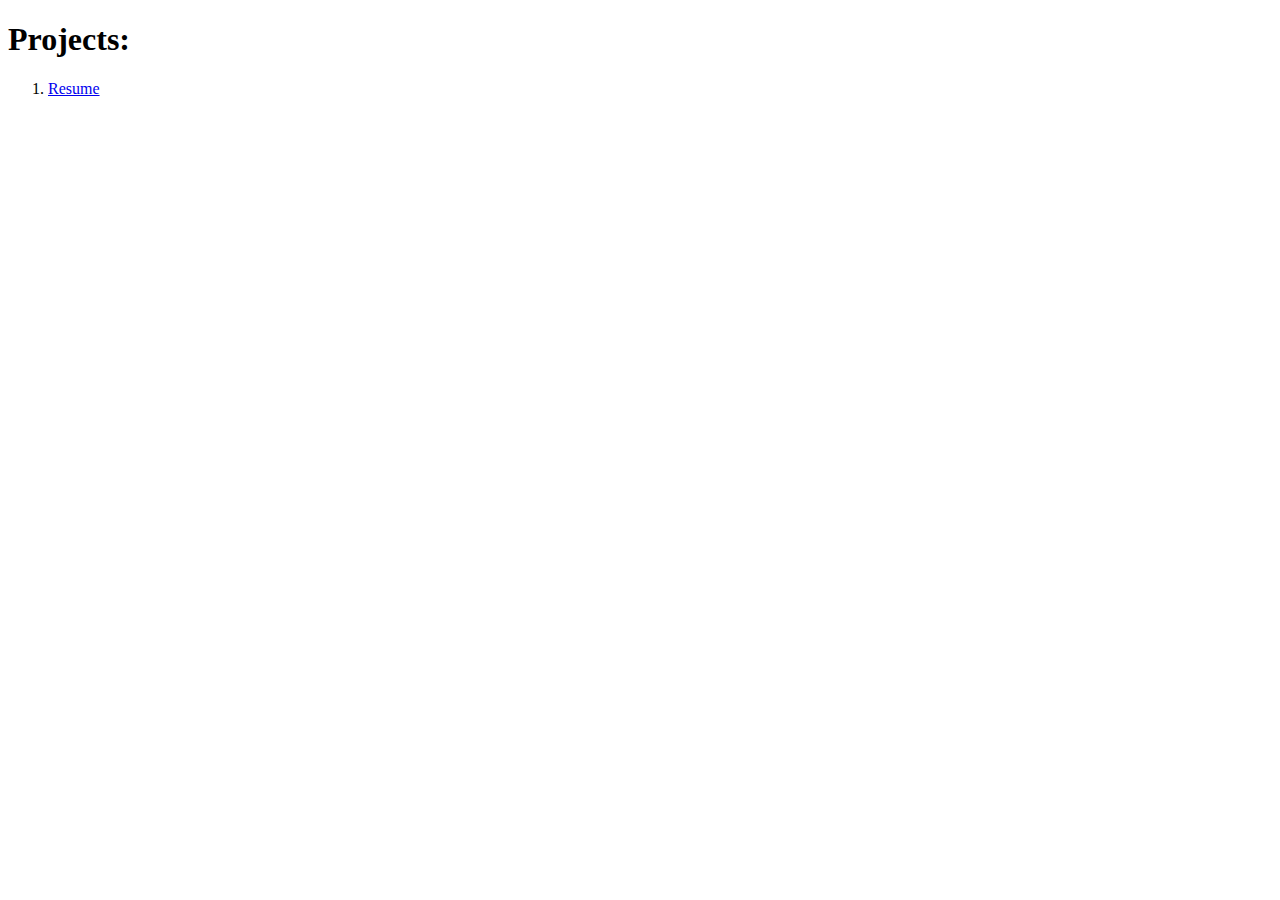
==== index.html @ 815d7a44 "Add files via upload" ====
<!DOCTYPE html>
<html lang="en">
<head>
    <meta charset="UTF-8">
    <meta http-equiv="X-UA-Compatible" content="IE=edge">
    <meta name="viewport" content="width=device-width, initial-scale=1.0">
    <title>My_projects</title>
</head>
<body>
    <h1>Projects:</h1>
    <ol>
        <li><a href="https://andriy231.github.io/" target="_blank">Resume</a></li>
    </ol>
</body>
</html>
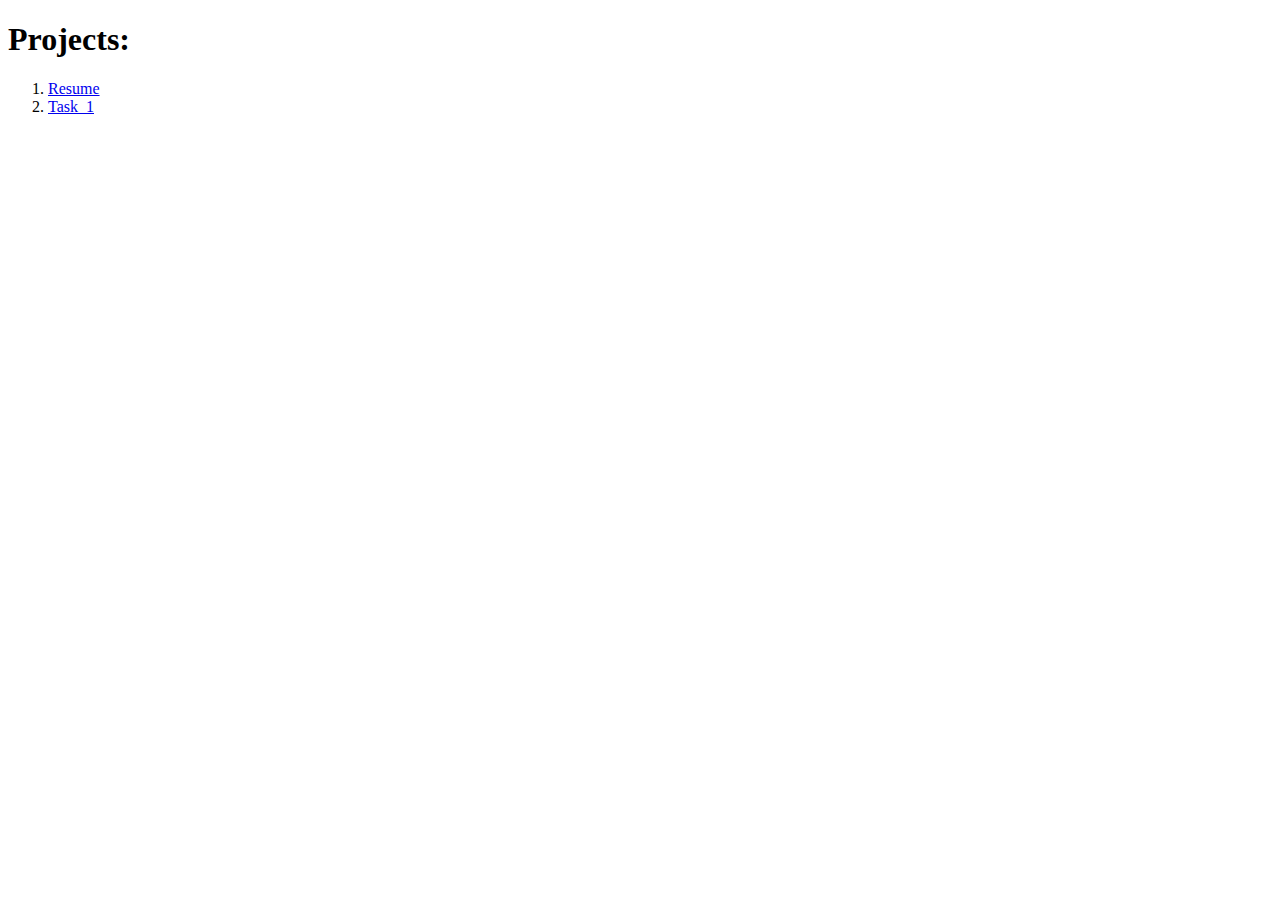
==== commit 3340ec91: "Update index.html" ====
--- a/index.html
+++ b/index.html
@@ -9,7 +9,8 @@
 <body>
     <h1>Projects:</h1>
     <ol>
-        <li><a href="https://andriy231.github.io/" target="_blank">Resume</a></li>
+        <li><a href="/resume/index.html" target="_blank">Resume</a></li>
+        <li><a href="/task 1-20231011/index.html" target="_blank">Task_1</li>
     </ol>
 </body>
-</html>+</html>
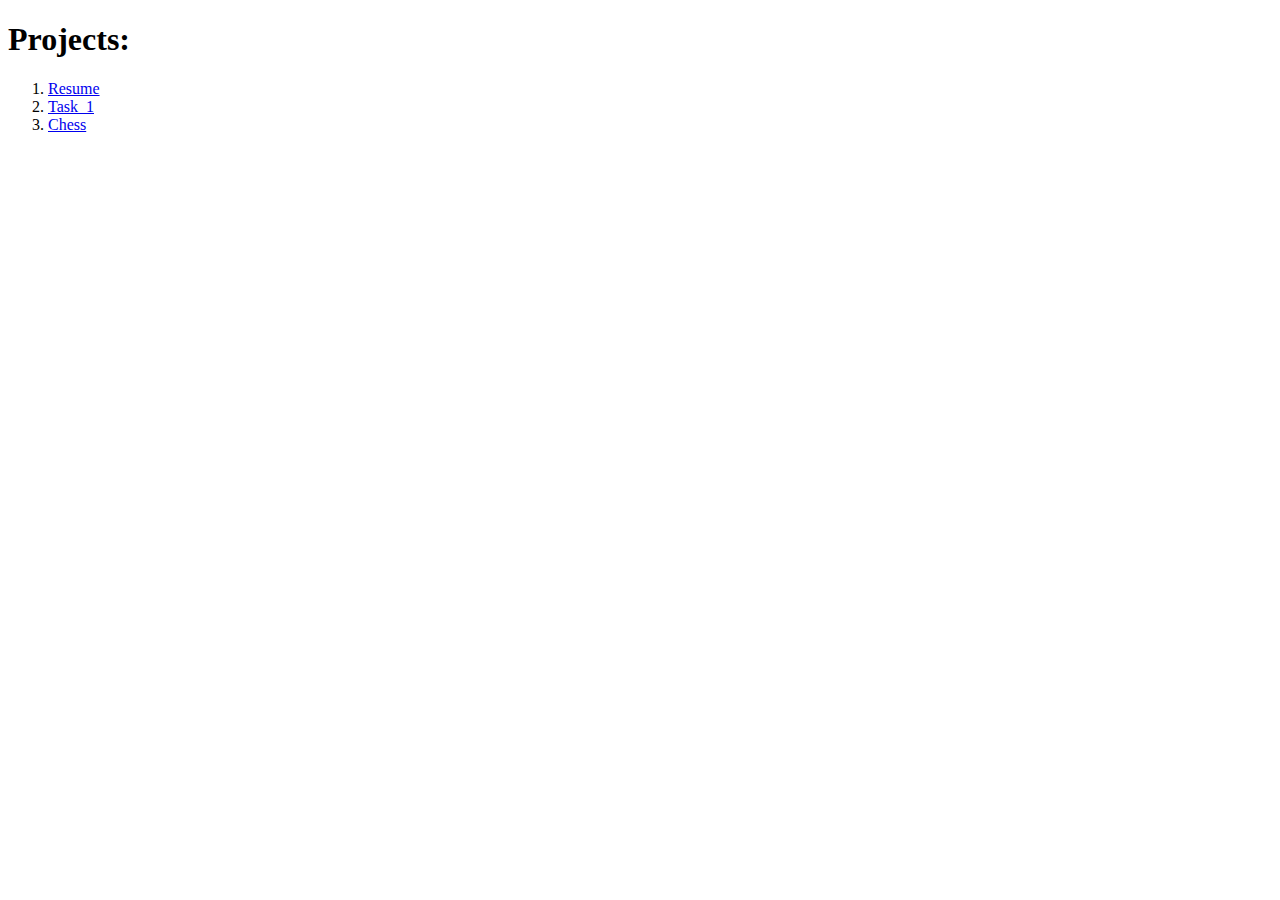
==== commit c6a6f02a: "Update index.html" ====
--- a/index.html
+++ b/index.html
@@ -11,6 +11,7 @@
     <ol>
         <li><a href="/resume/index.html" target="_blank">Resume</a></li>
         <li><a href="/task 1-20231011/index.html" target="_blank">Task_1</li>
+        <li><a href="/chess/index.html" target="_blank">Chess</li>
     </ol>
 </body>
 </html>
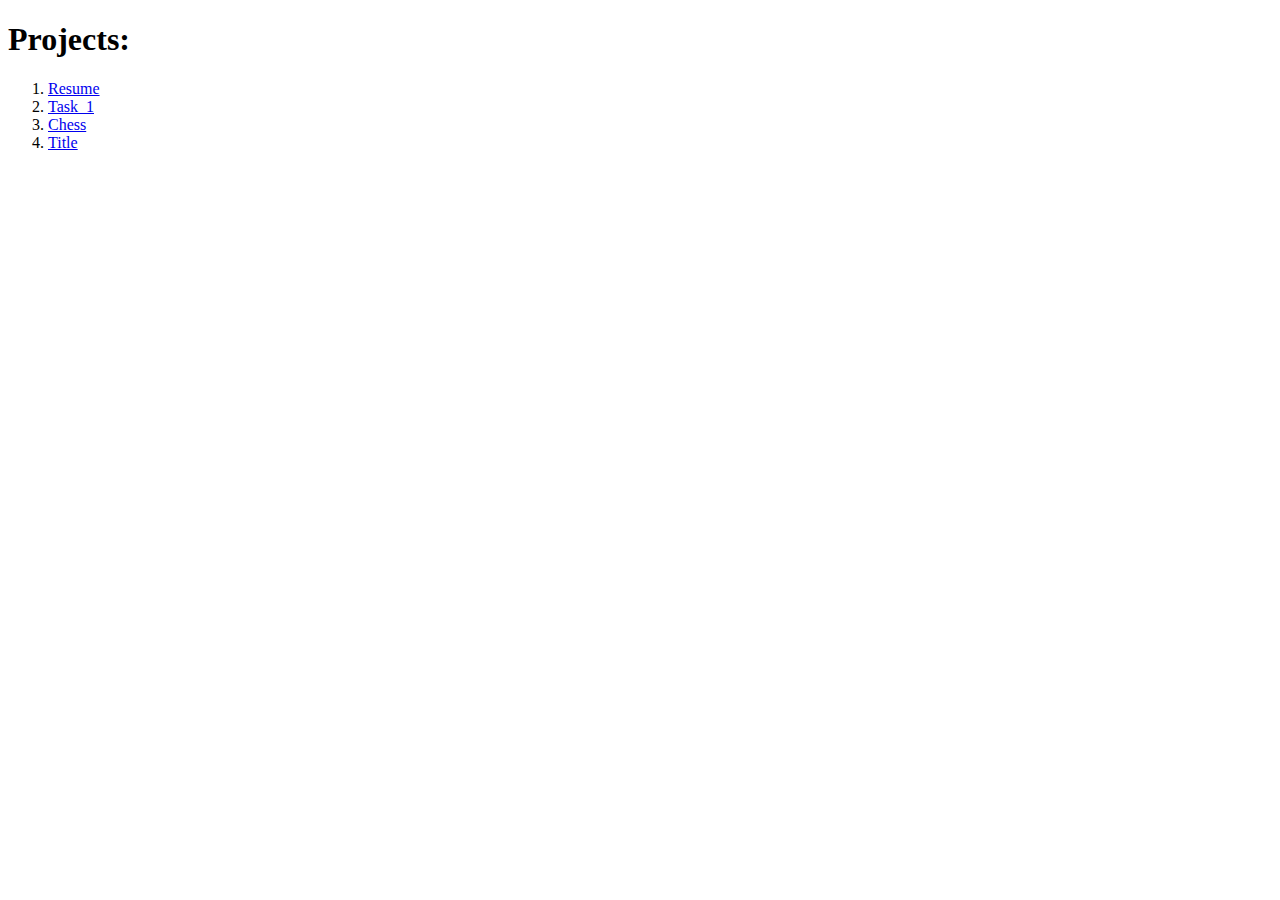
==== commit 5820fb92: "Update index.html" ====
--- a/index.html
+++ b/index.html
@@ -12,6 +12,7 @@
         <li><a href="/resume/index.html" target="_blank">Resume</a></li>
         <li><a href="/task 1-20231011/index.html" target="_blank">Task_1</li>
         <li><a href="/chess/index.html" target="_blank">Chess</li>
+        <li><a href="/title/index.html" target="_blank">Title</li>
     </ol>
 </body>
 </html>
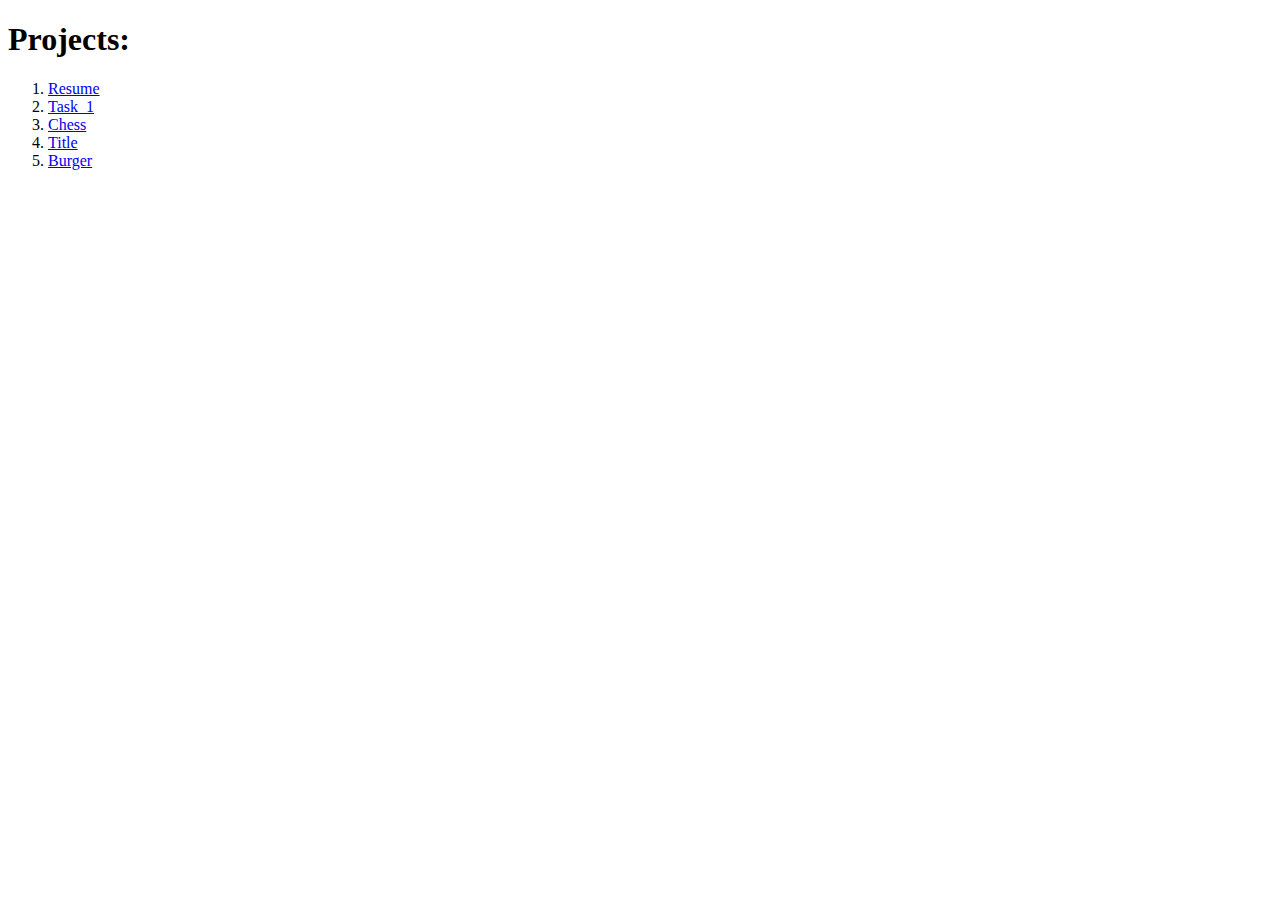
==== commit 16cb08c3: "Update index.html" ====
--- a/index.html
+++ b/index.html
@@ -13,6 +13,7 @@
         <li><a href="/task 1-20231011/index.html" target="_blank">Task_1</li>
         <li><a href="/chess/index.html" target="_blank">Chess</li>
         <li><a href="/title/index.html" target="_blank">Title</li>
+        <li><a href="/burger/index.html" target="_blank">Burger</li>
     </ol>
 </body>
 </html>
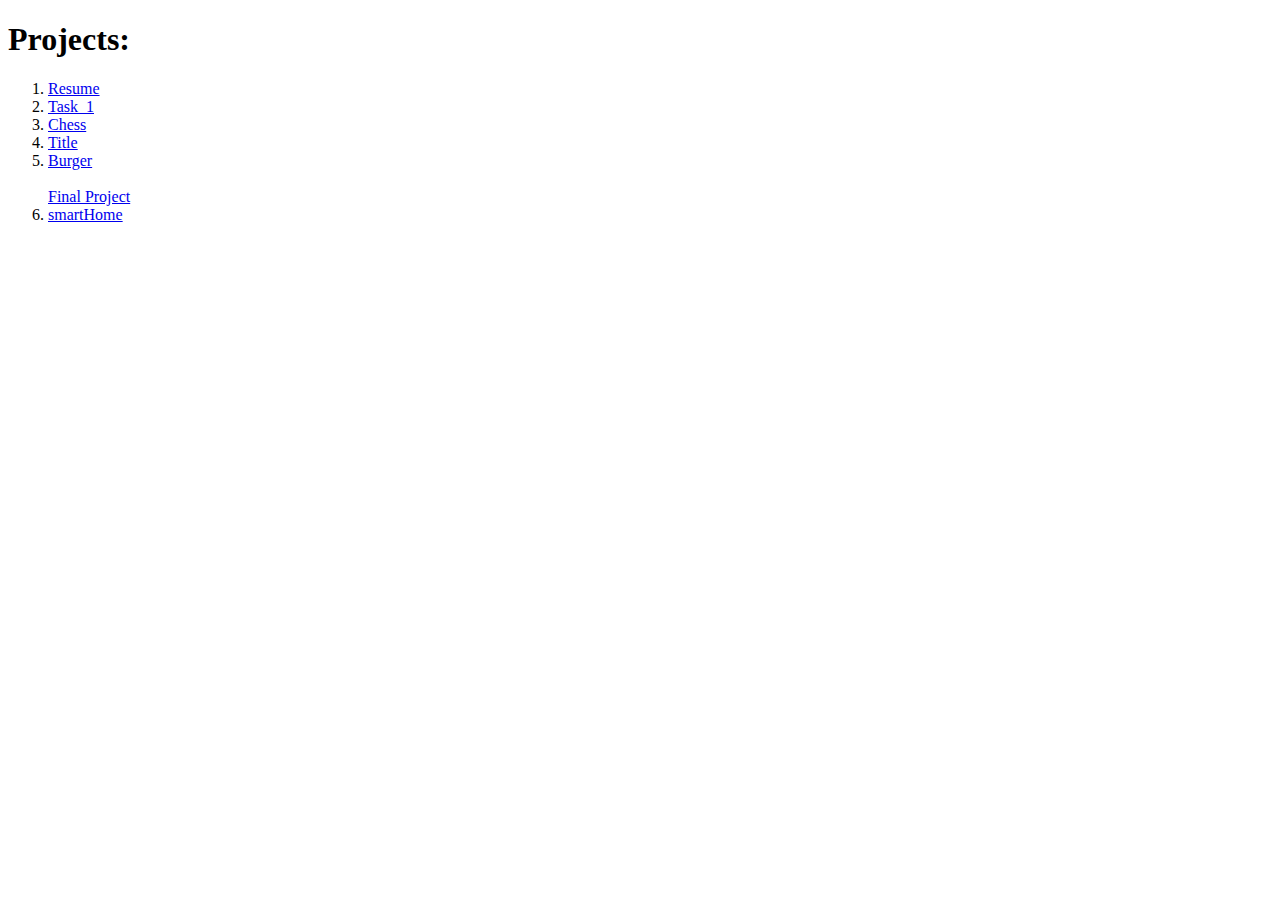
==== commit df8c1a7f: "Update index.html" ====
--- a/index.html
+++ b/index.html
@@ -14,6 +14,9 @@
         <li><a href="/chess/index.html" target="_blank">Chess</li>
         <li><a href="/title/index.html" target="_blank">Title</li>
         <li><a href="/burger/index.html" target="_blank">Burger</li>
+        <br>
+        Final Project
+        <li><a href="/smartHome/index.html" target="_blank">smartHome</li>
     </ol>
 </body>
 </html>
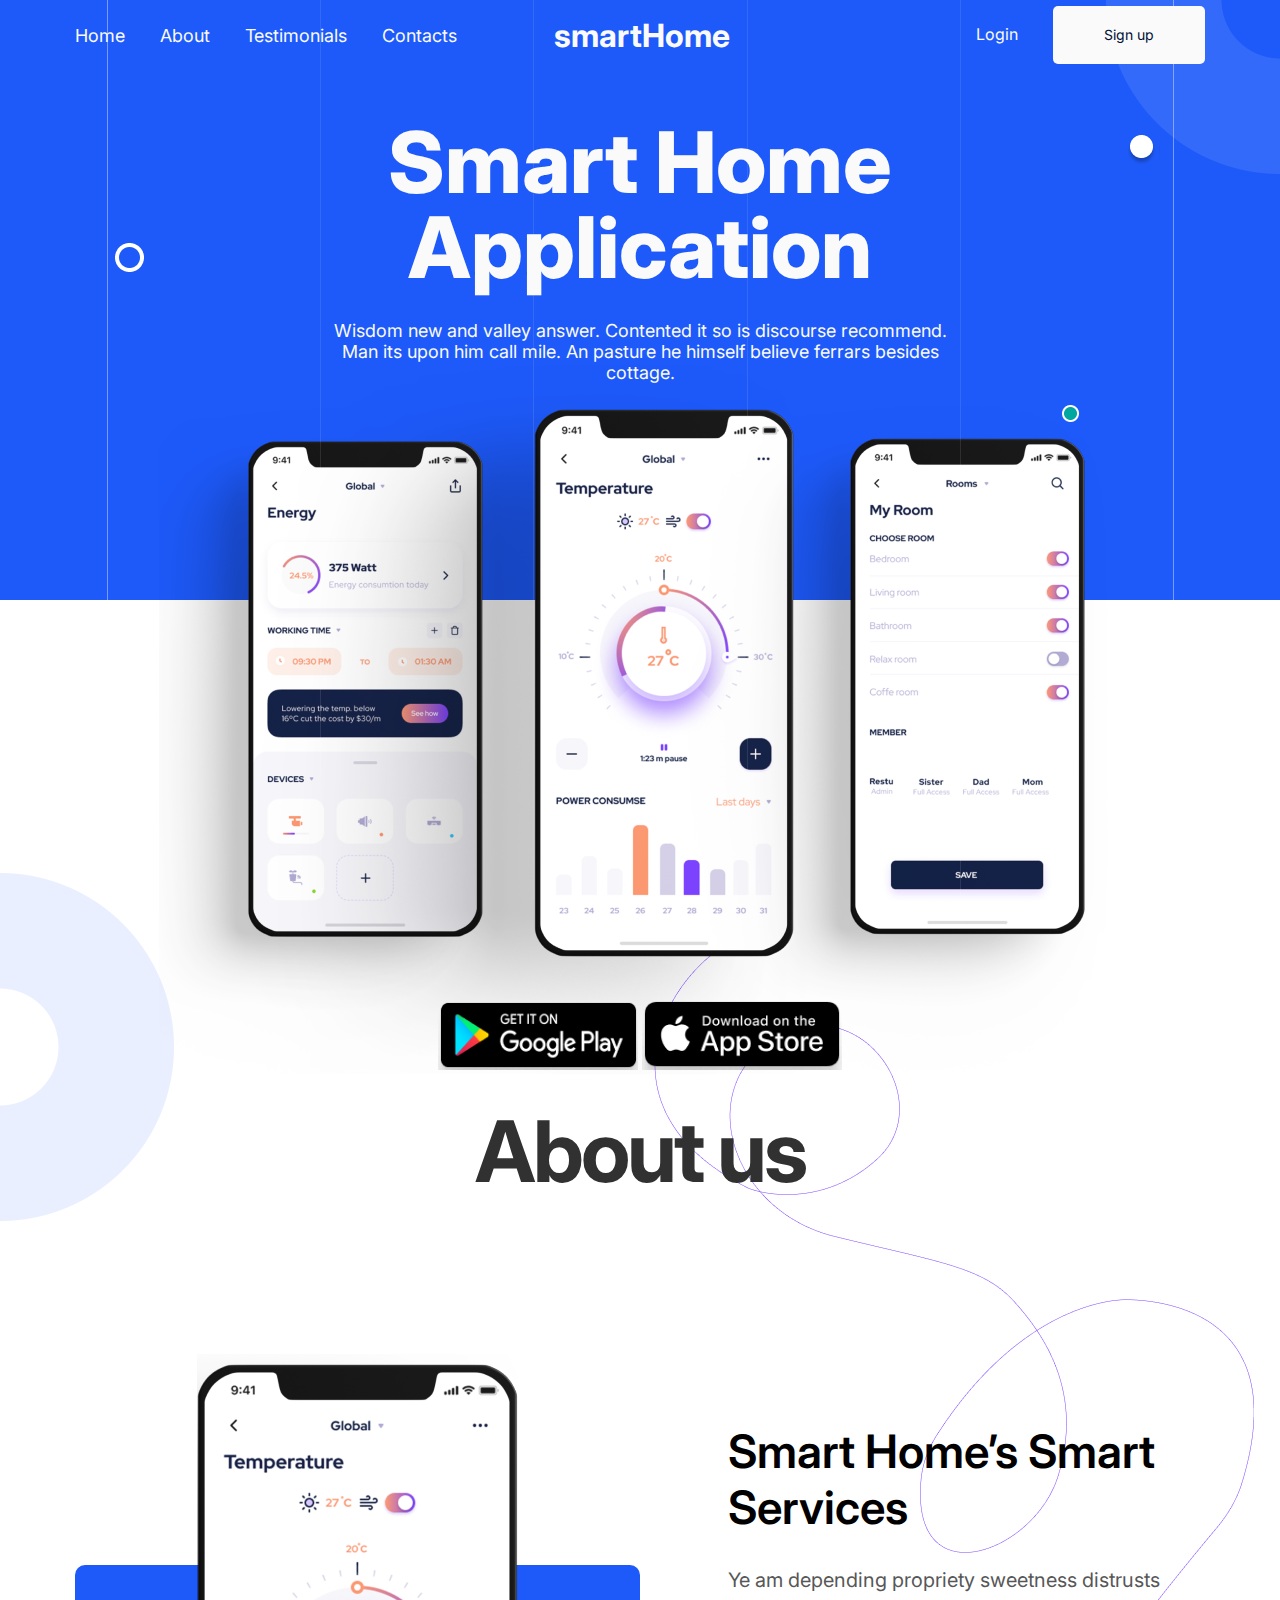
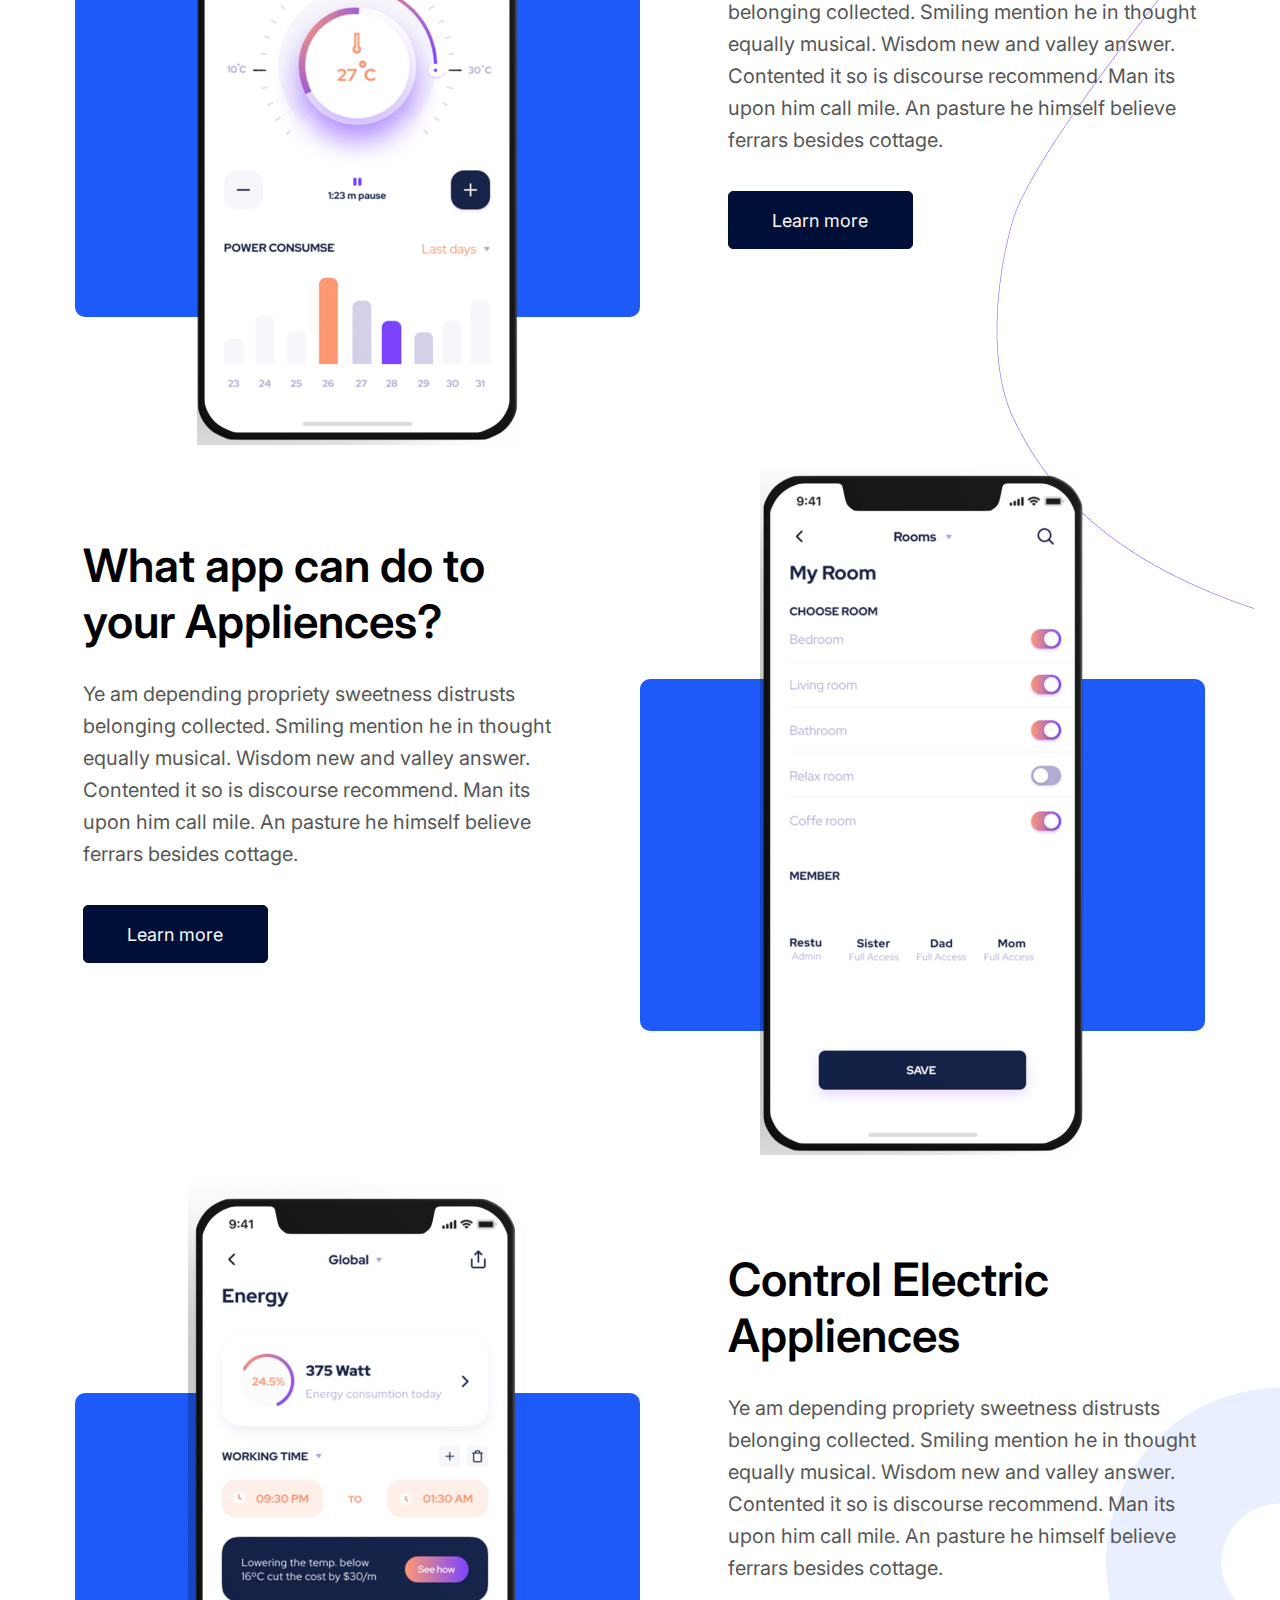
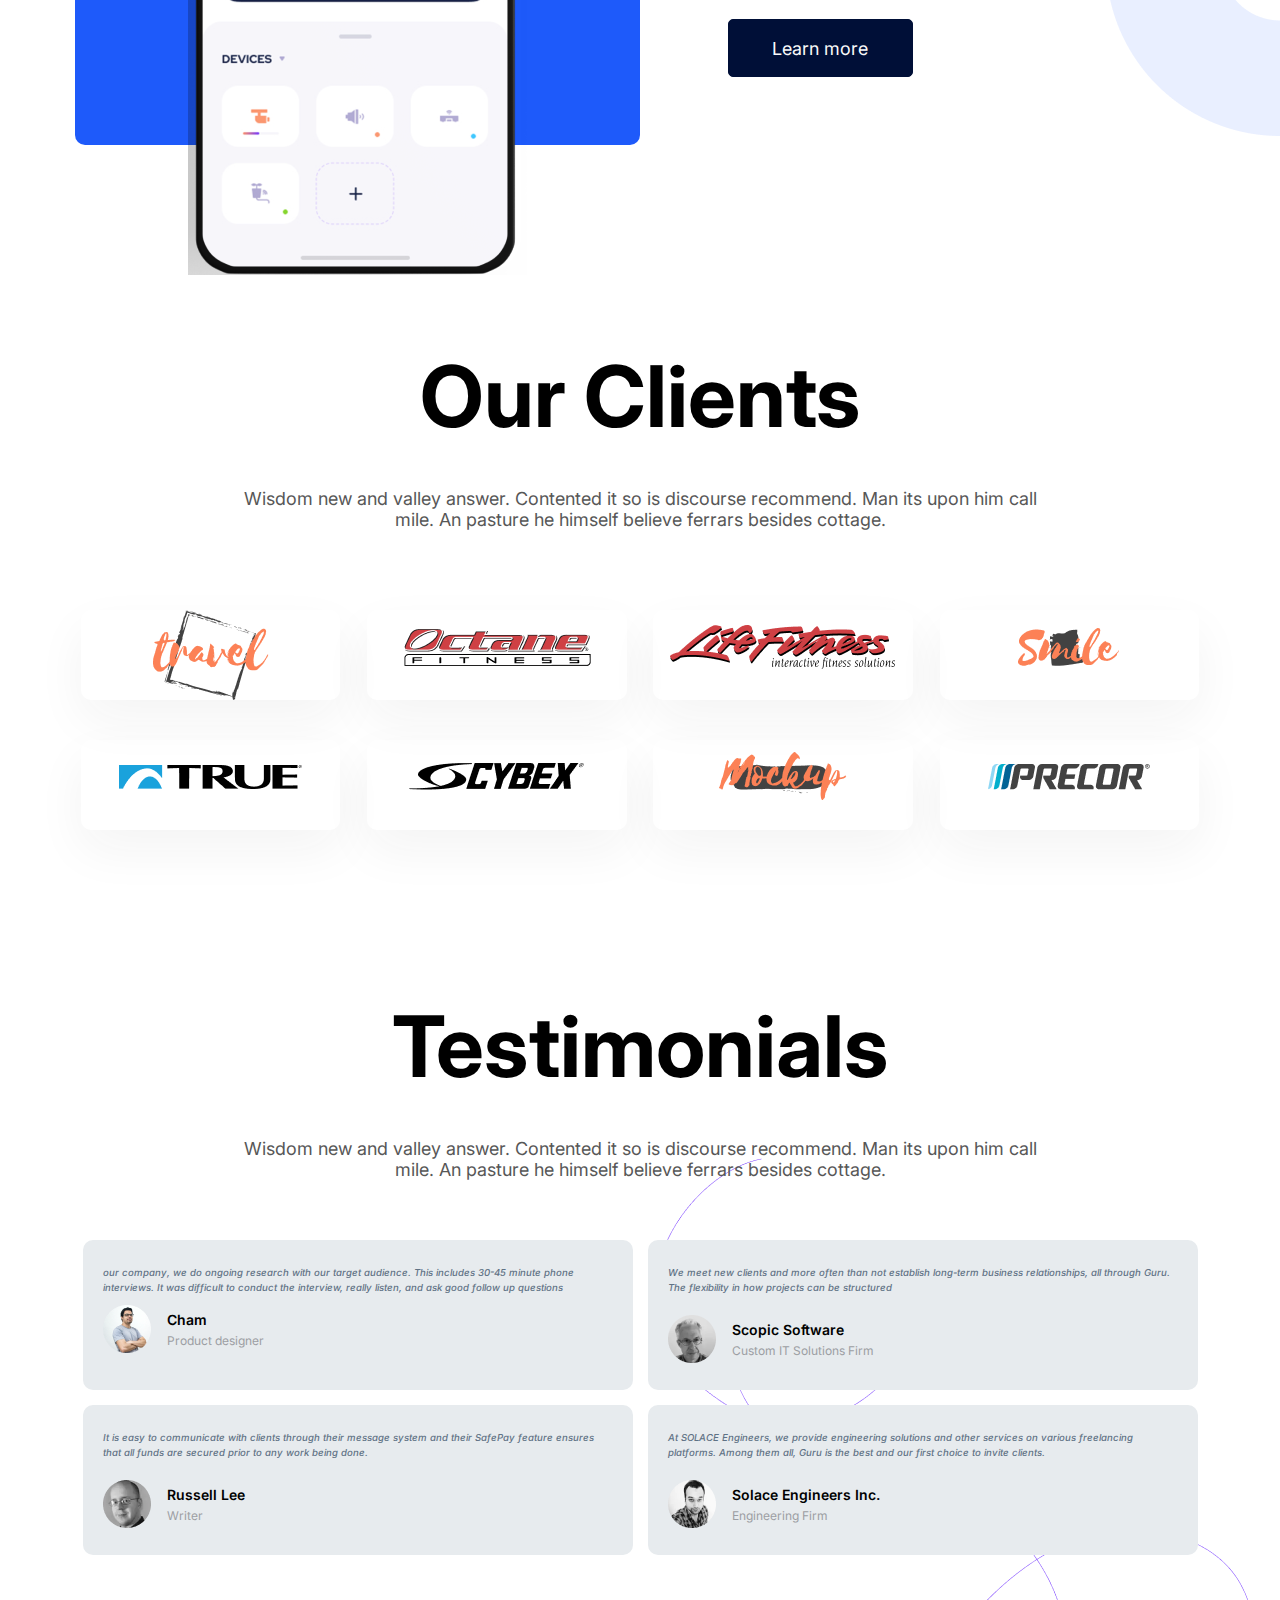
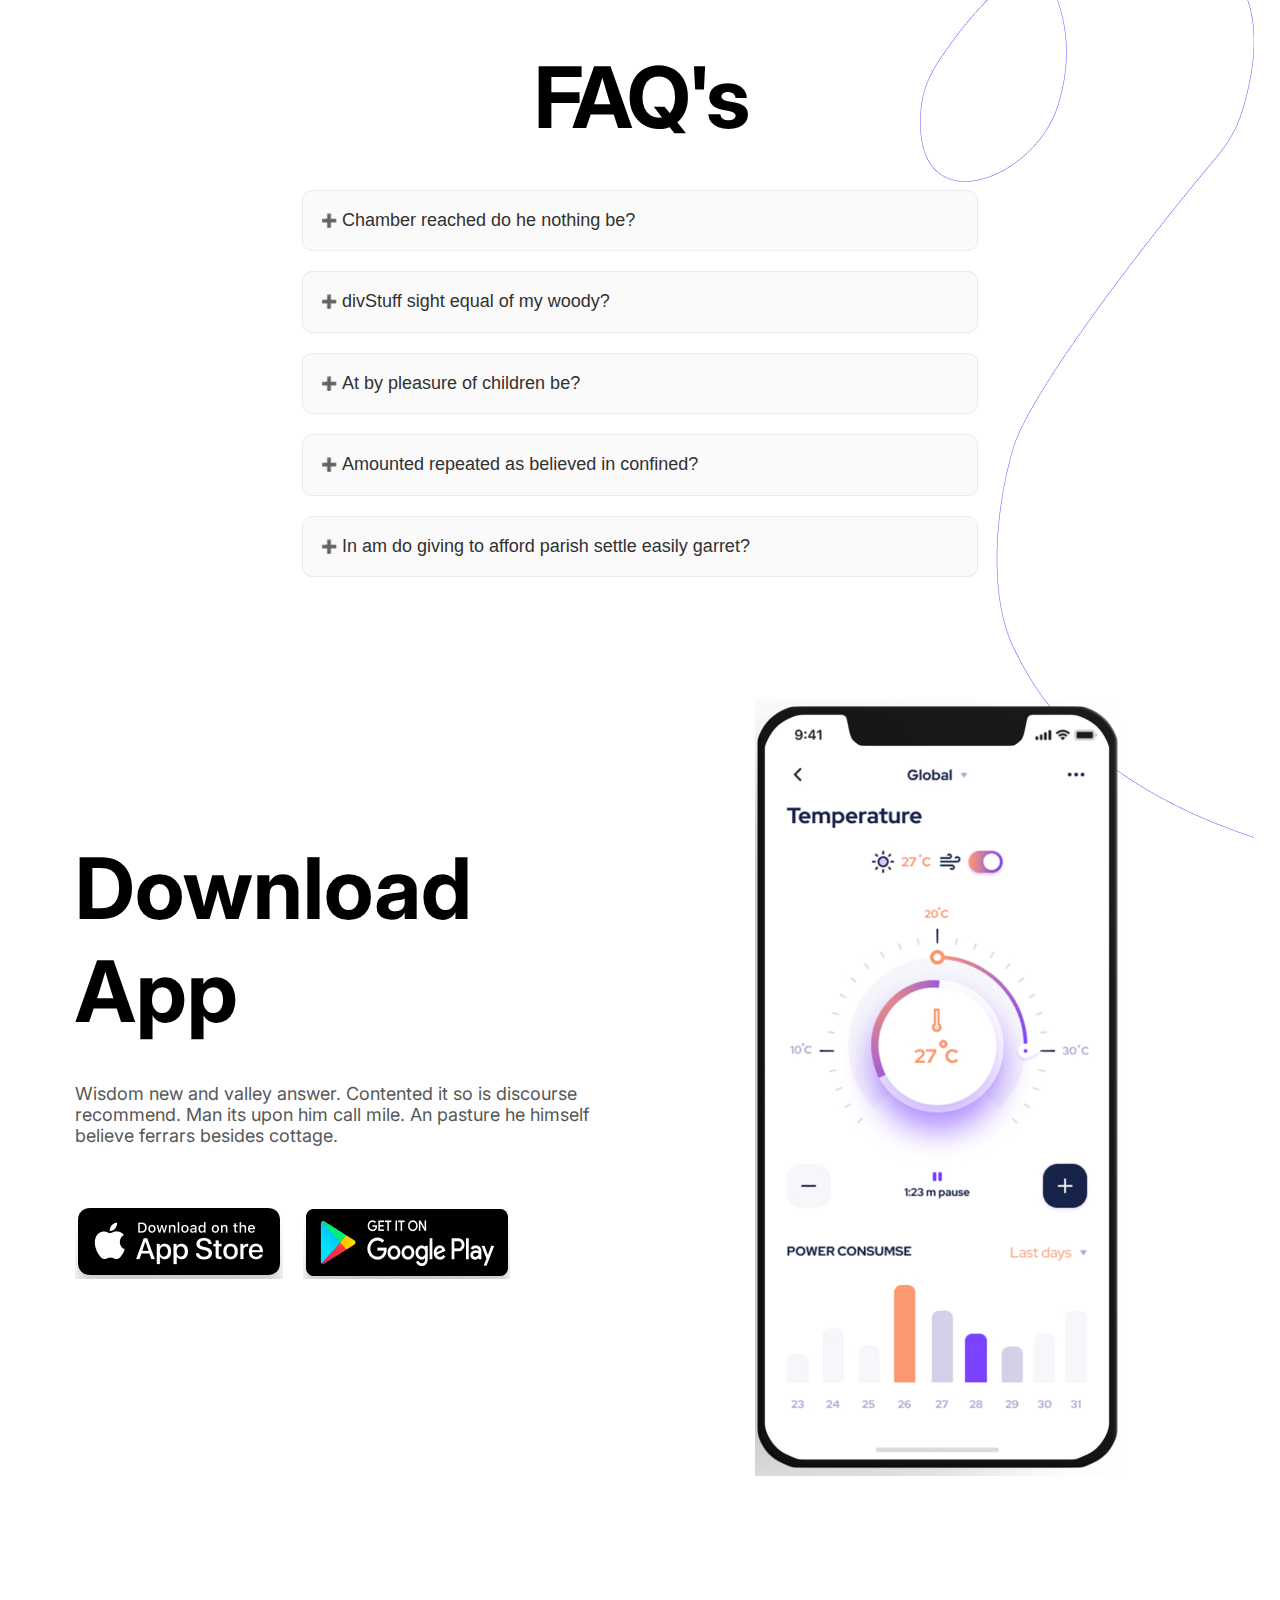
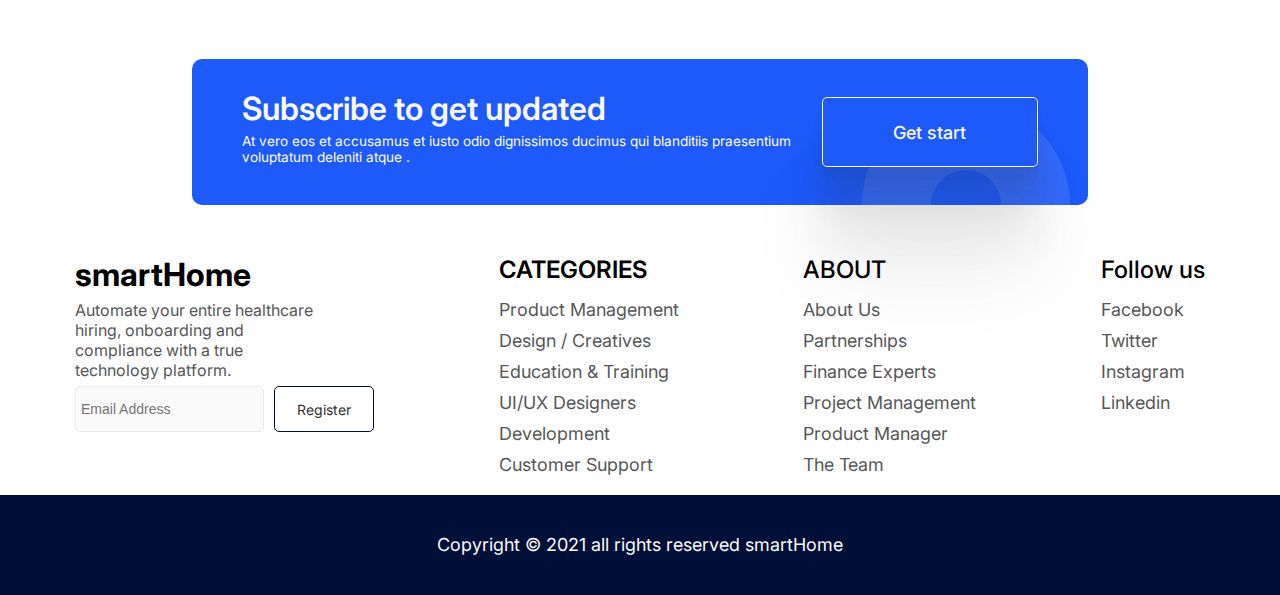
==== commit 20e469cc: "Add files via upload" ====
--- a/index.html
+++ b/index.html
@@ -4,19 +4,392 @@
     <meta charset="UTF-8">
     <meta http-equiv="X-UA-Compatible" content="IE=edge">
     <meta name="viewport" content="width=device-width, initial-scale=1.0">
-    <title>My_projects</title>
+    <title>smartHome</title>
+    <link rel="stylesheet" href="https://cdnjs.cloudflare.com/ajax/libs/font-awesome/6.4.2/css/all.min.css"
+        integrity="sha512-z3gLpd7yknf1YoNbCzqRKc4qyor8gaKU1qmn+CShxbuBusANI9QpRohGBreCFkKxLhei6S9CQXFEbbKuqLg0DA=="
+        crossorigin="anonymous" referrerpolicy="no-referrer" />
+    <link rel="stylesheet" href="styles/hero.css">
+    <link rel="stylesheet" href="styles/sections.css">
+    <link rel="stylesheet" href="styles/variables.css">
+    <link rel="stylesheet" href="styles/app.css">
 </head>
 <body>
-    <h1>Projects:</h1>
-    <ol>
-        <li><a href="/resume/index.html" target="_blank">Resume</a></li>
-        <li><a href="/task 1-20231011/index.html" target="_blank">Task_1</li>
-        <li><a href="/chess/index.html" target="_blank">Chess</li>
-        <li><a href="/title/index.html" target="_blank">Title</li>
-        <li><a href="/burger/index.html" target="_blank">Burger</li>
-        <br>
-        Final Project
-        <li><a href="/smartHome/index.html" target="_blank">smartHome</li>
-    </ol>
+    <div class="main">
+        <div class="top-backround">
+            <div class="abstract oval_1 "></div>
+            <div class="abstract oval_2"></div>
+            <div class="abstract oval_3"></div>
+            <div class="abstract ellipse_1"></div>
+            <div class="abstract scroll hide-xxl"></div>
+            <div class="abstract decorator hide"></div>
+            <div class="abstract decorator_2 hide"></div>
+            <div class="abstract decorator_3"></div>
+            <div class="abstract hide vector_1"></div>
+            <div class="abstract hide vector_2"></div>
+        </div>
+        <div class="container_image">
+            <img src="images/hero_image.png" alt="" class="main-image hide">
+            <div class="download-image">
+                <a href="#"><img src="images/google_download.png" alt=""></a>
+                <a href="#"><img src="images/apple_download.png" alt=""></a>
+            </div>
+        </div>
+        <header class="hero-section">
+            <div class="line d-flex">
+                <div class="create-line opacity_main-line"></div>
+                <div class="create-line opacity_line"></div>
+                <div class="create-line opacity_line"></div>
+                <div class="create-line opacity_line"></div>
+                <div class="create-line opacity_line"></div>
+                <div class="create-line opacity_main-line"></div>
+            </div>
+            <div class="content-wrap">
+                <nav class="d-flex">
+                    <div class="menu-wrap">
+                        <div id="burgerIcons" class="burger-icons">
+                            <i id="iconBars" class="fa-solid fa-bars"></i>
+                            <i id="iconXmark" class="fa-solid fa-xmark hide"></i>
+                        </div>
+                        <ul id="menuList" class="menu t-center menu-close">
+                            <li><a href="#">Home</a></li>
+                            <li><a href="#">About</a></li>
+                            <li><a href="#">Testimonials</a></li>
+                            <li><a href="#">Contacts</a></li>
+                            <li>
+                                <div class="button hide-desktop">Login</div>
+                            </li>
+                        </ul>
+                    </div>
+                    <div class="logo t-bold">
+                        smartHome
+                    </div>
+                    <div class="menu-authorization d-flex pull-r">
+                        <div class="button__transparent button t-center hide-mobile">Login</div>
+                        <div class="menu-button button">Sign up</div>
+                    </div>
+                </nav>
+            </div>
+            <div class="header-content d-flex">
+                <h1 class="header-title">Smart Home Application</h1>
+                <p class="header-description">
+                    Wisdom new and valley answer. Contented it so is discourse recommend. Man its upon him call mile. An pasture
+                    he himself
+                    believe ferrars besides cottage.
+                </p>
+                <div class="social">
+                    <a href="#"><i class="fa-brands fa-facebook-f"></i></a>
+                    <a href="#"><i class="fa-brands fa-instagram"></i></a>
+                    <a href="#"><i class="fa-brands fa-twitter"></i></a>
+                    <a href="#"><i class="fa-brands fa-linkedin-in"></i></a>
+                </div>
+            </div>
+        
+        </header>
+        
+        <section class="about-us content-wrap">
+            <h1 class="t-bold">About us</h1>
+            <div class="d-flex">
+                <div class="d-half phone_img-block hide">
+                    <img class="img-responsive about-us_image" src="images/about-us_image1.png" alt="">
+                </div>
+                <div class="d-half about-us_media">
+                    <h2>Smart Home’s Smart Services</h2>
+                    <p>
+                        Ye am depending propriety sweetness distrusts belonging collected. Smiling mention he in thought equally
+                        musical. Wisdom
+                        new and valley answer. Contented it so is discourse recommend. Man its upon him call mile. An pasture he
+                        himself believe
+                        ferrars besides cottage.
+                    </p>
+                    <div class="btn">Learn more</div>
+                </div>
+            </div>
+        
+            <div class="d-flex">
+                <div class="d-half about-us_media">
+                    <h2>What app can do to your Appliences?</h2>
+                    <p>
+                        Ye am depending propriety sweetness distrusts belonging collected. Smiling mention he in thought equally
+                        musical. Wisdom
+                        new and valley answer. Contented it so is discourse recommend. Man its upon him call mile. An pasture he
+                        himself believe
+                        ferrars besides cottage.
+                    </p>
+                    <div class="btn">Learn more</div>
+                </div>
+                <div class="d-half phone_img-block hide">
+                    <img class="img-responsive about-us_image" src="images/about-us_image2.png" alt="">
+                </div>
+            </div>
+        
+            <div class="d-flex">
+                <div class="d-half phone_img-block hide ">
+                    <img class="img-responsive about-us_image" src="images/about-us_image3.png" alt="">
+                </div>
+                <div class="d-half about-us_media">
+                    <h2>Control Electric Appliences</h2>
+                    <p>
+                        Ye am depending propriety sweetness distrusts belonging collected. Smiling mention he in thought equally
+                        musical. Wisdom
+                        new and valley answer. Contented it so is discourse recommend. Man its upon him call mile. An pasture he
+                        himself believe
+                        ferrars besides cottage.
+                    </p>
+                    <div class="btn">Learn more</div>
+                </div>
+            </div>
+        </section>
+        
+        <section class="section-clients content-wrap">
+            <h1>Our Clients</h1>
+            <div class="section-clients_description">
+                Wisdom new and valley answer. Contented it so is discourse recommend. Man its upon him call mile. An pasture he
+                himself
+                believe ferrars besides cottage.
+            </div>
+            <div class="container">
+                <div class="item col-1-2 col-1-4">
+                    <img src="images/logos/logo_travel.png" alt="">
+                </div>
+                <div class="item col-1-2 col-1-4">
+                    <img src="images/logos/logo_octane.png" alt="">
+                </div>
+                <div class="item col-1-2 col-1-4">
+                    <img src="images/logos/logo_life.png" alt="">
+                </div>
+                <div class="item col-1-2 col-1-4">
+                    <img src="images/logos/logo_smile.png" alt="">
+                </div>
+                <div class="item col-1-2 col-1-4">
+                    <img src="images/logos/logo_true.png" alt="">
+                </div>
+                <div class="item col-1-2 col-1-4">
+                    <img src="images/logos/logo_cybex.png" alt="">
+                </div>
+                <div class="item col-1-2 col-1-4">
+                    <img src="images/logos/logo_mockup.png" alt="">
+                </div>
+                <div class="item col-1-2 col-1-4">
+                    <img src="images/logos/logo_precor.png" alt="">
+                </div>
+            </div>
+        </section>
+        
+        <section class="section-testimonial content-wrap">
+            <h1>Testimonials</h1>
+            <div class="t-center">
+                <p>Wisdom new and valley answer. Contented it so is discourse recommend. Man its upon him call mile. An pasture
+                    he
+                    himself
+                    believe ferrars besides cottage.</p>
+            </div>
+            <div class="section-testimonial_container container">
+                <div class="card col-1-2">
+                    <div class="card-desc">
+                        our company, we do ongoing research with our target audience. This includes 30-45 minute phone
+                        interviews. It was
+                        difficult to conduct the interview, really listen, and ask good follow up questions
+                    </div>
+                    <div class="card-profile">
+                        <div class="card-profile_img">
+                            <img src="images/cham.png" alt="">
+                        </div>
+                        <div class="card-profile_bio">
+                            <div class="card-profile_bio_name">
+                                Cham
+                            </div>
+                            <div class="card-profile_bio_post">
+                                Product designer
+                            </div>
+                        </div>
+                    </div>
+                </div>
+                <div class="card col-1-2">
+                    <div class="card-desc">
+                        We meet new clients and more often than not establish long-term business relationships, all through
+                        Guru. The
+                        flexibility in how projects can be structured
+                    </div>
+                    <div class="card-profile">
+                        <div class="card-profile_img">
+                            <img src="images/scopic.png" alt="">
+                        </div>
+                        <div class="card-profile_bio">
+                            <div class="card-profile_bio_name">
+                                Scopic Software
+                            </div>
+                            <div class="card-profile_bio_post">
+                                Custom IT Solutions Firm
+                            </div>
+                        </div>
+                    </div>
+                </div>
+                <div class="card col-1-2">
+                    <div class="card-desc">
+                        It is easy to communicate with clients through their message system and their SafePay feature ensures
+                        that all funds are
+                        secured prior to any work being done.
+                    </div>
+                    <div class="card-profile">
+                        <div class="card-profile_img">
+                            <img src="images/russell.png" alt="">
+                        </div>
+                        <div class="card-profile_bio">
+                            <div class="card-profile_bio_name">
+                                Russell Lee
+                            </div>
+                            <div class="card-profile_bio_post">
+                                Writer
+                            </div>
+                        </div>
+                    </div>
+                </div>
+                <div class="card col-1-2">
+                    <div class="card-desc">
+                        At SOLACE Engineers, we provide engineering solutions and other services on various freelancing
+                        platforms. Among them
+                        all, Guru is the best and our first choice to invite clients.
+                    </div>
+                    <div class="card-profile">
+                        <div class="card-profile_img">
+                            <img src="images/solace.png" alt="">
+                        </div>
+                        <div class="card-profile_bio">
+                            <div class="card-profile_bio_name">
+                                Solace Engineers Inc.
+                            </div>
+                            <div class="card-profile_bio_post">
+                                Engineering Firm
+                            </div>
+                        </div>
+                    </div>
+                </div>
+            </div>
+        </section>
+        
+        <section class="section-faq content-wrap">
+            <div class="section-faq_title">FAQ's</div>
+            <div class="faq-accordion">
+                <button class="accordion">Chamber reached do he nothing be?</button>
+                <div class="panel">
+                    <p>Lorem ipsum...</p>
+                </div>
+                <div></div>
+                <button class="accordion">divStuff sight equal of my woody?</button>
+                <div class="panel">
+                    <p>Our asked sex point her she seems. New plenty she horses parish design you. Stuff sight equal of my
+                        woody. Him children
+                        bringing goodness suitable she entirely put far daughter.</p>
+                </div>
+        
+                <button class="accordion">At by pleasure of children be?</button>
+                <div class="panel">
+                    <p>Lorem ipsum...</p>
+                </div>
+        
+                <button class="accordion">Amounted repeated as believed in confined?</button>
+                <div class="panel">
+                    <p>Lorem ipsum...</p>
+                </div>
+        
+                <button class="accordion">In am do giving to afford parish settle easily garret?</button>
+                <div class="panel">
+                    <p>Lorem ipsum...</p>
+                </div>
+            </div>
+        </section>
+        
+        <section class="content-wrap t-center">
+            <div class="section-download d-flex">
+                <div class="d-half section-download_left">
+                    <div class="section-download_left-title t-bold">Download App</div>
+                    <div class="section-download_left-desc">
+                        Wisdom new and valley answer. Contented it so is discourse recommend. Man its upon him call mile. An
+                        pasture he himself
+                        believe ferrars besides cottage.
+                    </div>
+                    <div class="section-download_left-img d-flex">
+                        <img src="images/apple_download.png" alt="">
+                        <img src="images/google_download.png" alt="">
+                    </div>
+                </div>
+                <div class="d-half section-download_right-block hide">
+                    <img class="img-responsive section-download_right-img" src="images/download_image.png" alt="">
+                </div>
+            </div>
+        </section>
+        
+        <section class="subscribe">
+            <div>
+                <div class="section-subscribe_title">
+                    Subscribe to get updated
+                </div>
+                <div class="section-subscribe_desc">
+                    At vero eos et accusamus et iusto odio dignissimos ducimus qui blanditiis praesentium voluptatum deleniti
+                    atque .
+                </div>
+            </div>
+            <div class="section-subscribe_button">Get start</div>
+            <div class="abstract union"></div>
+        </section>
+        
+        <footer class="footer content-wrap">
+            <div class="footer-form">
+                <div class="footer-form_title t-bold">smartHome</div>
+                <div class="footer-form_desc">
+                    Automate your entire healthcare hiring, onboarding and compliance with a true technology platform.
+                </div>
+                <div class="footer-form_form">
+                    <input type="email" placeholder="Email Address" class="input">
+                    <div class="form-button"><a href="#">Register</a></div>
+                </div>
+            </div>
+            <div class="footer-categories">
+                <div class="footer-categories_title uppercase">Categories</div>
+                <div class="footer_list">
+                    <ul>
+                        <li><a href="#">Product Management</a></li>
+                        <li><a href="#">Design / Creatives</a></li>
+                        <li><a href="#">Education & Training</a></li>
+                        <li><a href="#">UI/UX Designers</a></li>
+                        <li><a href="#">Development</a></li>
+                        <li><a href="#">Customer Support</a></li>
+                    </ul>
+                </div>
+            </div>
+            <div class="footer-about">
+                <div class="footer-about_title uppercase">About</div>
+                <div class="footer_list">
+                    <ul>
+                        <li><a href="#">About Us</a></li>
+                        <li><a href="#">Partnerships</a></li>
+                        <li><a href="#">Finance Experts</a></li>
+                        <li><a href="#">Project Management</a></li>
+                        <li><a href="#">Product Manager</a></li>
+                        <li><a href="#">The Team</a></li>
+                    </ul>
+                </div>
+            </div>
+            <div class="footer-follow hide">
+                <div class="footer-follow_title">Follow us</div>
+                <div class="footer_list">
+                    <ul>
+                        <li><a href="#">Facebook</a></li>
+                        <li><a href="#">Twitter</a></li>
+                        <li><a href="#">Instagram</a></li>
+                        <li><a href="#">Linkedin</a></li>
+                    </ul>
+                </div>
+            </div>
+        </footer>
+        
+        <div class="section-copyright">
+            <div class="section-copyright_title">Copyright © 2021 all rights reserved smartHome</div>
+        </div>
+        
+        
+        </div>
+    </div>
+<script src="scripts/script.js"></script>
 </body>
-</html>
+</html>--- a/styles/hero.css
+++ b/styles/hero.css
@@ -0,0 +1,223 @@
+.hero-section {
+    width: 100%;
+    height: 600px;
+    background-color: var(--color-blue);
+    color: var(--color-white);
+}
+
+.create-line {
+    position: relative;
+    display: block;
+    margin: 0 auto;
+}
+
+.create-line::before {
+    position: absolute;
+    content: " ";
+    background: #fff;
+    width: 1px;
+    height: 100vh;
+}
+
+nav {
+    height: 70px;
+    align-items: center;
+}
+
+.menu-wrap {
+    order: 2;
+    position: relative;
+    z-index: 9999;
+}
+
+.menu {
+    width: calc(100vw - 40px);
+    height: 240px;
+    position: absolute;
+    right: -8px;
+    top: 60px;
+    font-size: 1.125rem;
+    list-style: none;
+    border-radius: 5px;
+    color: var(--color-black);
+    background-color: var(--color-white);
+}
+.menu li {
+    margin: 20px 0;
+}
+
+.menu li:hover {
+    border: 1px solid var(--color-white);
+}
+
+.menu a {
+    display: block;
+    text-decoration: none;
+    color: var(--color-black);
+}
+
+.menu-wrap div {
+    font-size: 1.125rem;
+}
+
+.burger-icons {
+    margin-left: 20px;
+}
+
+.burger-icons i:last-child {
+    width: 15.75px;
+}
+
+.logo {
+    font-size: 1.3rem;
+}
+
+.button__transparent {
+    padding: 18px 35px;
+}
+.menu-button {
+    width: 152px;
+    height: 58px;
+    text-align: center;
+    font-size: .875rem;
+    line-height: 58px;
+    background-color: var(--color-white);
+    color: #011037;
+    border-radius: 5px;
+    z-index: 3;
+}
+
+
+/* ------ HEADER CONTENT -------- */
+
+.header-content {
+    flex-direction: column;
+    align-items: center;
+    justify-content: center;
+    text-align: center;
+    position: relative;
+    padding: 0 10px;
+    margin-top: 120px;
+}
+.header-title {
+    max-width: 386px;
+    margin-top: -70px;
+    font-size: 2rem;
+    font-weight: 800;
+    line-height: 100%;
+}
+
+.header-description {
+    min-width: 320px;
+    max-width: 480px;
+    margin: 15px 0;
+    font-size: 0.8rem;
+}
+
+.social {
+    font-size: 1.125rem;
+    display: flex;
+    gap: 40px;
+}
+
+.social a {
+    color: var(--color-white);
+}
+
+
+
+/* ----- Media queries ----- */
+
+@media (min-width: 768px) {
+    .menu-wrap {
+        order: 0;
+    }
+    .logo {
+        font-size: 2rem;
+        margin: 0 auto;
+        padding-right: 55px;
+    }
+    .burger-icons {
+        display: none;
+    }
+    .menu {
+        position: static;
+        width: auto;
+        display: flex;
+        background: none;
+    }
+    .menu.menu-close {
+        height: auto;
+    }
+    .menu li {
+        margin: 0;
+        
+    }
+    .menu li:hover {
+        border: none;
+    }
+    .menu li:not(:nth-child(n+4)) {
+        margin-right: 15px;
+    }
+    /* .menu li:last-child {
+        margin-right: 0;
+    } */
+    .menu a {
+        font-size: .9rem;
+        font-weight: 400;
+        color: var(--color-white);
+    }
+    .menu-authorization.pull-r {
+        margin-left: 0;
+    }
+    nav {
+        justify-content: space-between;
+    }
+    .button__transparent {
+        padding: 18px 15px;
+    }
+    .header-title {
+        max-width: 521px;
+        font-size: 5.313rem;
+    }
+    .header-description {
+        max-width: 640px;
+        font-size: 1.125rem;
+        margin-top: 30px;
+    }
+    .social {
+        position: absolute;
+        flex-direction: column;
+        left: 40px;
+        bottom: -150px;
+    }
+}
+
+@media (min-width: 1000px) {
+    .button__transparent {
+        padding: 18px 35px;
+    }
+    .menu li:not(:nth-child(n+4)) {
+        margin-right: 35px;
+    }
+    .menu a {
+        font-size: 1.125rem;
+    }
+}
+
+@media (min-width: 1030px) {
+    .logo {
+        padding-right: 115px;
+    }
+}
+
+
+
+
+@media (max-width: 576px) {
+    .menu-button {
+        width: 100px;
+        height: 40px;
+        line-height: 40px;
+    }
+}--- a/styles/sections.css
+++ b/styles/sections.css
@@ -0,0 +1,745 @@
+.body-wrap {
+    position: relative;
+}
+
+/* --- background --- */
+.abstract {
+    position: absolute;
+}
+
+.oval_1 {
+    background-image: url("../images/bg_ellipse1.png");
+    left: 88%;
+    top: 15%;
+    width: 34px;
+    height: 31px;
+}
+
+.oval_2 {
+    background-image: url("../images/bg_ellipse2.png");
+    left: 83%;
+    top: 45%;
+    width: 17px;
+    height: 17px;
+}
+
+.oval_3 {
+    background-image: url("../images/bg_ellipse3.png");
+    left: 9%;
+    top: 27%;
+    width: 29px;
+    height: 29px;
+}
+
+.ellipse_1 {
+    background-image: url("../images/ellipse.png");
+    right: 0;
+    top: 0;
+    width: 174px;
+    height: 174px;
+    z-index: 1;
+}
+
+.vector_1 {
+    background-image: url("../images/vector1.png");
+    margin-top: 920px;
+    right: 2%;
+    top: 1%;
+    z-index: -1;
+    width: 600px;
+    height: 1306px;
+}
+
+.scroll {
+    background-image: url("../images/scroll_down.png");
+    right: 1%;
+    top: 100%;
+    width: 249.5px;
+    height: 173.5px;
+}
+.decorator {
+    background-image: url("../images/decorator.png");
+    left: 0;
+    top: 97%;
+    width: 174px;
+    height: 348px;
+}
+.union {
+    background-image: url("../images/union.png");
+    right: 2%;
+    bottom: 0;
+    width: 208px;
+    height: 104px;
+}
+
+.decorator_2 {
+    background-image: url("../images/decorator2.png");
+    right: 0;
+    top: 332%;
+    width: 174px;
+    height: 348px;
+}
+.decorator_3 {
+    background-image: url("../images/decorator3.png");
+    left: 0;
+    top: 504%;
+    width: 174px;
+    height: 348px;
+}
+.vector_2 {
+    background-image: url("../images/vector2.png");
+    margin-top: 920px;
+    right: 2%;
+    top: 382%;
+    z-index: -1;
+    width: 600px;
+    height: 1306px;
+}
+
+
+
+
+
+
+.container_image {
+    position: relative;
+    display: flex;
+    justify-content: center;
+    align-items: center;
+}
+
+.download-image {
+    position: absolute;
+    top: 308px;
+}
+
+.download-image img {
+    width: 150px;
+}
+.about-us {
+    position: relative;
+}
+.about-us h1 {
+    color: var(--color-black);
+    font-size: 2rem;
+    letter-spacing: -3px;
+    text-align: center;
+    margin-top: 15px;
+}
+
+.about-us_media {
+    max-width: 470px;
+    margin: 0 auto;
+    padding-top: 20px;
+    text-align: center;
+}
+
+.about-us_media h2 {
+    font-size: 1.125rem;
+    font-weight: 600;
+}
+
+.about-us_media p {
+    font-size: .5rem;
+    color: var(--color-grey);
+    line-height: normal;
+    padding: 14px 0 18px 0;
+}
+
+.about-us_media div {
+    background: #000F37;
+    color: var(--color-white);
+    font-size: .5rem;
+    margin: 0 auto;
+    width: 90px;
+    height: 29px;
+    line-height: 27px;
+}
+
+.wrap {
+    justify-content: space-around;
+    gap: 80px;
+}
+
+.section-clients {
+    margin: 0 auto;
+    text-align: center;
+}
+.section-clients h1 {
+    margin-top: 100px;
+    font-size: 2rem;
+}
+
+.section-clients_description {
+    text-align: center;
+    margin: 10px 0 20px 0;
+    color: var(--color-grey);
+    font-size: .5rem;
+}
+
+.container {
+    align-items: center;
+    justify-content: center;
+}
+
+.item {
+    width: 261px;
+    height: 90px;
+    line-height: 70px;
+    margin: 0 auto 25px;
+    border-radius: 10px;
+    box-shadow: 0px 20px 50px 0px rgba(49, 49, 49, 0.05);
+}
+
+.item img {
+    vertical-align: middle;
+}
+
+.section-testimonial h1 {
+    margin-top: 100px;
+    font-size: 2rem;
+    text-align: center;
+}
+
+.section-testimonial p {
+    text-align: center;
+    margin: 10px 0 20px 0;
+    color: var(--color-grey);
+    font-size: .5rem;
+}
+
+.section-testimonial_container {
+    justify-content: center;
+    align-items: center;
+    display: flex;
+    flex-direction: column;
+    gap: 15px;
+}
+
+.card {
+    width: calc(100%-30px);
+    max-width: 350px;
+    height: 150px;
+    background: #E7EBEE;
+    border-radius: 10px;
+}
+
+.card:hover {
+    background: #fff;
+    box-shadow: 0px 20px 50px 0px rgba(49, 49, 49, 0.05);
+}
+
+.card-desc {
+    color: #5F7285;
+    font-size: .5rem;
+    font-style: italic;
+    font-weight: 500;
+    line-height: 15px;
+    padding: 25px 20px 20px 20px;
+}
+
+.card-profile {
+    display: flex;
+    padding: 0 0 25px 20px;
+}
+
+.card-profile_bio {
+    padding: 6px 0 4px 16px;
+}
+
+.card-profile_img {
+    width: 48px;
+    height: 48px;
+}
+
+.card-profile_bio_name {
+    font-size: .5rem;
+    font-weight: 600;
+    margin-bottom: 5px;
+}
+
+.card-profile_bio_post {
+    color: #9C9EA3;
+    font-size: .4rem;
+}
+
+/* ------ FAQ's --------- */
+
+.section-faq_title {
+    margin-top: 100px;
+    margin-bottom: 40px;
+    font-size: 2rem;
+    text-align: center;
+    font-weight: 700;
+    line-height: 100%;
+}
+
+.faq-accordion {
+    max-width: 676px;
+    margin: 0 auto;
+}
+
+.accordion {
+    background-color: #FAFAFA;
+    color: var(--color-black);
+    cursor: pointer;
+    padding: 18px;
+    width: 100%;
+    text-align: left;
+    border: 1px solid #E7EBEE;
+    border-radius: 10px;
+    margin: 10px 0;
+    outline: none;
+    transition: 0.4s;
+    line-height: 130%;
+}
+
+.active,
+.accordion:hover {
+    background-color: #ccc;
+}
+
+.panel {
+    padding: 0 18px;
+    max-height: 0;
+    overflow: hidden;
+    border-radius: 10px;
+    background: #FFF;
+    color: #313131;
+    box-shadow: 0px 20px 95px 0px rgba(201, 203, 204, 0.30);
+    transition: max-height 0.2s ease-out;
+}
+
+.panel p {
+    padding: 20px 0;
+}
+
+.accordion:after {
+    content: '\02795';
+    font-size: 13px;
+    color: var(--color-black);
+    float: left;
+    margin-right: 5px;
+}
+
+.active:after {
+    content: "\2796";
+    color: #FD5757;
+}
+
+/* ---- Download App ---- */
+.section-download_left {
+    margin-bottom: 100px;
+}
+.section-download_left-title {
+    margin-top: 100px;
+    font-size: 2rem;
+}
+.section-download_left-desc {
+    font-size: .5rem;
+    color: var(--color-grey);
+    margin: 15px 0 20px 0;
+    max-width: 100%;
+}
+.section-download_left-img {
+    flex-direction: column;
+    justify-content: start;
+    align-items: center;
+}
+.section-download_left-img img {
+    margin-bottom: 10px;
+}
+.section-download_right-img {
+    margin-top: -250px;
+}
+
+/* ---- Subscribe ---- */
+.subscribe {
+    background: var(--color-blue);
+    color: var(--color-white);
+    width: 70%;
+    margin: 0 auto;
+    padding: 15px 25px;
+    border-radius: 10px;
+    gap: 30px;
+    justify-content: space-around;
+    position: relative;
+}
+.section-subscribe_title {
+    font-size: 1rem;
+    font-weight: 600;
+}
+.section-subscribe_desc {
+    font-size: .5rem;
+    margin-top: 5px;
+    margin-bottom: 10px;
+    max-width: 300px;
+}
+.section-subscribe_button {
+    width: 100px;
+    height: 40px;
+    line-height: 40px;
+    font-weight: 500;
+    font-size: .5rem;
+    text-align: center;
+    margin-bottom: 10px;
+    margin: auto 0;
+    border-radius: 5px;
+    z-index: 1;
+    background-color: var(--color-blue);
+    border: 1px solid #FAFAFA;
+    cursor: pointer;
+    box-shadow: 0px 1.852px 3.148px 0px rgba(56, 56, 56, 0.02), 0px 8.148px 6.519px 0px rgba(56, 56, 56, 0.04), 0px 20px 13px 0px rgba(56, 56, 56, 0.05), 0px 38.519px 25.481px 0px rgba(56, 56, 56, 0.06), 0px 64.815px 46.852px 0px rgba(56, 56, 56, 0.08), 0px 100px 80px 0px rgba(56, 56, 56, 0.10);
+}
+
+/* --- Footer --- */
+    .footer.content-wrap {
+        margin-top: 50px;
+    }
+    .footer-form_title {
+        font-size: 1rem;
+    }
+    .footer-form_desc {
+        color: var(--color-grey);
+        font-size: .4rem;
+        margin: 6px 0 6px;
+        max-width: 250px;
+    }
+    .footer-categories_title {
+        font-weight: 600;
+        font-size: .8rem;
+    }
+    .footer-about_title {
+        font-weight: 500;
+        font-size: .8rem;
+    }
+    .footer-follow_title {
+        font-size: 1.5rem;
+        font-weight: 500;
+    }
+    .footer_list {
+        font-size: .5rem;
+        color: var(--color-grey);
+        margin-top: 15px;
+        margin-bottom: 20px;
+    }
+    .footer_list li {
+        list-style: none;
+        margin: 10px 0;
+    }
+    .footer_list a {
+        color: var(--color-grey);
+        text-decoration: none;
+    }
+    .input {
+        border-radius: 5px;
+        width: 100px;
+        height: 20px;
+        font-size: .5rem;
+        padding-left: 5px;
+        border: 1px solid #E7EBEE;
+        background: #FAFAFA;
+    }
+    .form-button {
+        width: 50px;
+        height: 15px;
+        font-size: .5rem;
+        border-radius: 5px;
+        cursor: pointer;
+        border: 1px solid #011037;
+        margin: 5px 0 15px;
+        line-height: 15px;
+        text-align: center;
+    }
+    .form-button a {
+        text-decoration: none;
+        color: var(--color-black);
+
+    }
+
+
+/* --- Copyright --- */
+    .section-copyright {
+        height: 30px;
+        background-color: #000F37;
+        text-align: center;
+    }
+    .section-copyright_title {
+        font-size: .5rem;
+        color: var(--color-white);
+        line-height: 30px;
+    }
+
+
+
+
+
+/* ------ Media queries ------- */
+
+@media (min-width: 430px) {
+
+    .section-clients_description,
+    .section-testimonial p,
+    .section-download_left-desc {
+        padding: 0 50px;
+    }
+}
+
+@media (min-width: 600px) {
+
+    .section-clients_description,
+    .section-testimonial p,
+    .section-download_left-desc {
+        padding: 0 150px;
+    }
+}
+
+@media (min-width: 768px) {
+    .main-image {
+        position: absolute;
+        top: 350px;
+        padding-top: 15px;
+    }
+    .download-image {
+        top: 870px;
+    }
+    .download-image img {
+        width: 200px;
+    }
+    .about-us div {
+        gap: 40px;
+    }
+    .about-us h1 {
+        font-size: 5.313rem;
+        margin-top: 400px;
+    }
+    .about-us_image {
+        margin-top: -211px;
+    }
+    .about-us_media {
+        padding-top: 220px;
+        text-align: left;
+    }
+    .about-us_media h2 {
+        font-size: 2.875rem;
+    }
+    .about-us_media p {
+        font-size: 1.25rem;
+        padding: 29px 0 35px 0;
+        line-height: 32px;
+    }
+    .about-us_media div {
+        width: 185px;
+        height: 58px;
+        line-height: 58px;
+        font-size: 1.125rem;
+        margin: 0;
+    }
+    .phone_img-block {
+        width: 40%;
+        height: 352px;
+        border-radius: 10px;
+        background: var(--color-blue);
+        margin-top: 362px;
+        text-align: center;
+    }
+    .container {
+        display: flex;
+        flex-wrap: wrap;
+        gap: 15px;
+    }
+    .col-1-2 {
+        width: calc(50% - 15px);
+    }
+    .section-clients h1 {
+        font-size: 5.313rem;
+        margin-top: 200px;
+    }
+    .section-clients_description {
+        font-size: 1.125rem;
+        margin: 40px 0 80px;
+        padding: 0 150px;
+    }
+    .section-testimonial h1 {
+        font-size: 5.313rem;
+        margin-top: 140px;
+    }
+    .section-testimonial p {
+        font-size: 1.125rem;
+        margin: 40px 0 60px;
+    }
+    .section-testimonial_container {
+        flex-direction: row;
+    }
+    .card {
+        max-width: none;
+    }
+    .card-desc {
+        font-size: .6rem;
+    }
+    .card:first-child .card-desc {
+        margin-bottom: -10px;
+    } 
+    .card-profile_bio_name {
+        font-size: .875rem;
+    }
+    .card-profile_bio_post {
+        font-size: .75rem;
+    }
+
+/* --- FAQ's --- */
+    .section-faq_title {
+        font-size: 5.313rem;
+        letter-spacing: -3px;
+    }
+    .accordion {
+        color: var(--color-black);
+        font-size: 1.125rem;
+        font-weight: 500;
+        line-height: 130%;
+    }
+    .panel {
+        font-size: 1.125rem;
+    }
+
+/* --- Download App --- */
+    .section-download {
+        gap: 76px;
+    }
+    .section-download_left {
+        text-align: left;
+        width: 40%;
+        margin-bottom: 370px;
+    }
+    .section-download_left-title {
+        font-size: 5.313rem;
+        margin-top: 250px;
+    }
+    .section-download_left-desc {
+        font-size: 1.125rem;
+        margin-top: 40px;
+        margin-bottom: 60px;
+        padding: 0;
+    }
+    .section-download_left-img {
+        flex-direction: row;
+        gap: 20px;
+    }
+    /* .wrap {
+        justify-content:space-between ;
+    } */
+    .section-download_right-block {
+        width: 546px;
+        height: 352px;
+        background: rgba(0, 0, 0, 0, 0);
+        margin-top: 362px;
+        position: relative;
+    }
+
+/* ---- Subscribe ---- */
+    .subscribe {
+        display: flex;
+        padding: 30px 50px;
+        max-width: 1200px;
+    }
+    .section-subscribe_title {
+        font-size: 1.5rem;
+    }
+    .section-subscribe_desc {
+        font-size: .85rem;
+        max-width: 560px;
+    }
+    .section-subscribe_button {
+        width: 220px;
+        height: 70px;
+        line-height: 70px;
+        font-size: 1.125rem;
+    }
+
+/* --- Footer --- */
+    .footer {
+        display: flex;
+        justify-content: space-between;
+    }
+    .footer-form_title {
+        font-size: 2rem;
+    }
+    .footer-form_desc {
+        font-size: 1rem;
+    }
+    .footer-categories_title,
+    .footer-about_title,
+    .footer-follow_title {
+        font-size: 1.5rem;
+    }
+    .footer_list {
+        font-size: 1rem;
+    }
+    .input {
+        width: 189px;
+        height: 46px;
+        font-size: .875rem;
+    }
+    .form-button {
+        width: 100px;
+        height: 46px;
+        font-size: .875rem;
+        line-height: 46px;
+    }
+
+
+/* --- Copyright --- */
+    .section-copyright {
+        height: 100px;
+    }
+    .section-copyright_title {
+        font-size: 1.125rem;
+        line-height: 100px;
+    }
+
+
+
+}
+
+@media (max-width: 1030px) {
+    .container_image img.main-image {  
+        width: 770px;
+    }
+}
+@media (min-width: 1030px) {
+    .about-us h1 {
+        margin-top: 500px;
+    }
+    .download-image {
+        top: 1000px;
+    }
+    .section-subscribe_title {
+        font-size: 2rem;
+    }
+    .footer_list {
+        font-size: 1.125rem;
+    }
+    .about-us div {
+        gap: 80px;
+    }
+}
+
+@media (min-width: 1100px) {
+    .col-1-4 {
+        width: calc(25% - 23px);
+    }
+    .footer-form_form {
+        display: flex;
+        gap: 10px;
+    }
+    .form-button {
+        margin: 0;
+    }
+}
+
+@media (max-width: 1300px) {
+    .decorator_3 {
+        display: none;
+    }
+}
+
--- a/styles/variables.css
+++ b/styles/variables.css
@@ -0,0 +1,7 @@
+:root {
+    --main-font: 'Inter', sans-serif;
+    --color-blue: #1E5AFA;
+    --color-white: #FAFAFA; 
+    --color-black: #313131;
+    --color-grey: #575757;
+}--- a/styles/app.css
+++ b/styles/app.css
@@ -0,0 +1,112 @@
+@import url('https://fonts.googleapis.com/css2?family=Inter:wght@400;500;600;700;800&display=swap');
+/* @import url('styles/variables.css');
+@import url('styles/hero.css');
+@import url('styles/sections.css'); */
+
+* {
+    padding: 0;
+    margin: 0;
+    box-sizing: border-box;
+}
+
+body {
+    font-family: var(--main-font);
+}
+
+.t-bold {
+    font-weight: 700;
+}
+
+.t-center {
+    text-align: center;
+}
+
+.img-responsive {
+    max-width: 100%;
+}
+
+.opacity_main-line {
+    opacity: 0.4;
+}
+
+.opacity_line {
+    opacity: 0.1;
+}
+
+.d-half {
+    width: 100%;
+}
+
+.d-flex {
+    display: flex;
+}
+.uppercase {
+    text-transform: uppercase;
+}
+
+.content-wrap {
+    max-width: 1170px;
+    margin: 0 auto;
+    padding: 0 20px;
+}
+
+.button {
+    cursor: pointer;
+}
+
+.btn {
+    width: 185px;
+    height: 58px;
+    border: 1px solid #000F37;
+    text-align: center;
+    line-height: 58px;
+    border-radius: 5px;
+}
+
+.hide-mobile {
+    display: none;
+}
+
+.hide-desktop {
+    display: block;
+}
+
+.hide {
+    display: none;
+}
+
+.hide-xxl {
+    display: none;
+}
+
+.menu-close {
+    height: 0;
+    overflow: hidden;
+    transition: height 1s ease;
+}
+
+.pull-r {
+    margin-left: auto;
+}
+
+
+@media (min-width:768px) {
+    .hide-mobile {
+        display: flex;
+    }
+    .hide-desktop {
+        display: none;
+    }
+    .hide {
+        display: block;
+    }
+    .d-half {
+        width: 50%;
+    }
+}
+
+@media (min-width: 1380px) {
+    .hide-xxl {
+        display: block;
+    }
+}